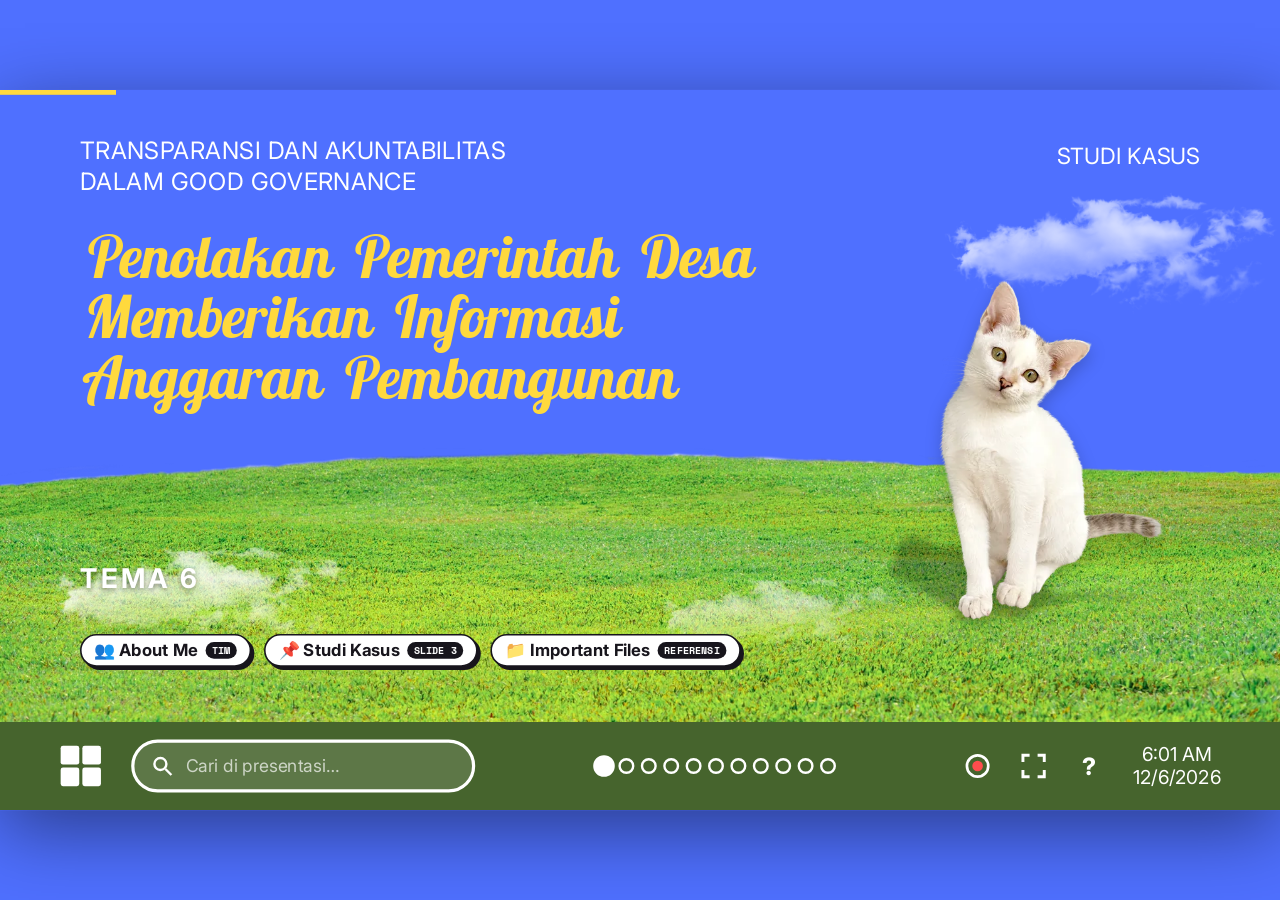
==== task/transparansi/index.html @ a2484023 "Add Task section: interactive Transparansi & Akuntabilitas presentation Co-Authored-By: Claude Sonne" ====
<!doctype html>
<html lang="id"><head><meta charset="utf-8"><meta name="viewport" content="width=device-width,initial-scale=1">
<title>Transparansi dan Akuntabilitas dalam Good Governance — Team 6</title>
<meta name="description" content="Presentasi interaktif Kelompok 6: Transparansi dan Akuntabilitas dalam Good Governance. Studi kasus penolakan pemerintah desa memberikan informasi anggaran.">
<link rel="icon" href="../../assets/favicon-32.png"><link rel="stylesheet" href="../assets/present.css?v=1"></head>
<body>
<div id="rot">Putar perangkat ke mode landscape untuk presentasi 📱↻</div>
<div id="stage">
 <div id="bar"></div>
 <button class="arrow" id="prev" aria-label="Sebelumnya">‹</button><button class="arrow" id="next" aria-label="Berikutnya">›</button>
 <div id="winlayer"></div>
 <div id="menu"><h2>Semua Slide</h2><div class="grid"></div></div>
 <div id="help"><h2>Pintasan</h2><dl><dt>← → / Spasi</dt><dd>Slide sebelumnya / berikutnya (atau geser di layar sentuh)</dd><dt>1–9, 0</dt><dd>Lompat ke slide 1–9, 10</dd><dt>O</dt><dd>Daftar semua slide</dd><dt>/</dt><dd>Cari isi presentasi</dd><dt>F</dt><dd>Layar penuh</dd><dt>L</dt><dd>Laser pointer</dd><dt>Esc</dt><dd>Tutup jendela</dd></dl></div>
 <div id="searchres"></div><div id="toast"></div><div id="fx"></div><div id="laser"></div>
 <div id="tb">
  <button class="tbb" id="startbtn" aria-label="Daftar slide" title="Daftar slide (O)"><svg width="62" height="62" viewBox="0 0 64 64"><g fill="#fff"><rect x="6" y="6" width="24" height="24" rx="3"/><rect x="34" y="6" width="24" height="24" rx="3"/><rect x="6" y="34" width="24" height="24" rx="3"/><rect x="34" y="34" width="24" height="24" rx="3"/></g></svg></button>
  <label id="search"><svg width="30" height="30" viewBox="0 0 24 24" fill="none" stroke="#fff" stroke-width="2.4"><circle cx="10" cy="10" r="6"/><path d="M15 15l6 6"/></svg><input id="q" placeholder="Cari di presentasi…" autocomplete="off" aria-label="Cari"></label>
  <div id="dots"></div>
  <div class="tray">
   <button class="tbb" id="laserbtn" title="Laser (L)" aria-label="Laser"><svg width="40" height="40" viewBox="0 0 24 24" fill="none" stroke="#fff" stroke-width="2"><circle cx="12" cy="12" r="3" fill="#ff4d4d" stroke="#ff4d4d"/><circle cx="12" cy="12" r="8"/></svg></button>
   <button class="tbb" id="fsbtn" title="Layar penuh (F)" aria-label="Layar penuh"><svg width="40" height="40" viewBox="0 0 24 24" fill="none" stroke="#fff" stroke-width="2.2"><path d="M4 9V4h5M20 9V4h-5M4 15v5h5M20 15v5h-5"/></svg></button>
   <button class="tbb" id="helpbtn" title="Pintasan (?)" aria-label="Bantuan" style="font:800 30px Inter;color:#fff;width:52px;height:52px">?</button>
   <div id="clock"></div>
  </div>
 </div>
</div>
<script src="../assets/present.js?v=2"></script>
</body></html>
---- task/assets/present.css ----
@import url('https://fonts.googleapis.com/css2?family=Inter:wght@400;500;600;700;800&family=Lobster+Two:ital,wght@1,700&family=Space+Mono:wght@400;700&display=swap');
:root{--blue:#4F70FF;--yel:#FFD93D;--yel2:#FFE68A;--lime:#C4F26A;--sky:#8FD8F8;--pink:#FFC4C4;--lilac:#D4BAFF;--tan:#E3C79C;--navy:#2B44C9;--ink:#17151C;--script:'Lobster Two','Pacifico',cursive}
*{box-sizing:border-box}
html,body{margin:0;height:100%;overflow:hidden;background:var(--bg,#4F70FF);transition:background .8s;font-family:Inter,system-ui,sans-serif;color:var(--ink);-webkit-tap-highlight-color:transparent}
button{font:inherit;color:inherit;cursor:pointer}
#stage{position:fixed;left:50%;top:50%;width:1600px;height:900px;transform-origin:center;overflow:hidden;background:var(--bg);box-shadow:0 24px 90px #0007;perspective:2200px;user-select:none;-webkit-user-select:none}
.slide{position:absolute;inset:0;display:none;overflow:hidden;background:var(--bgs);color:var(--t);backface-visibility:hidden}
.slide.cur{display:block}
.s1{--bgs:#4F70FF;--t:#fff;--hdc:#fff;--ttl:#FFD93D}
.s2{--bgs:#FFE68A;--t:#17151C;--hdc:#2B44C9;--ttl:#fff}
.s3{--bgs:#4F70FF;--t:#fff;--hdc:#fff;--ttl:#FFD93D}
.s4{--bgs:#C4F26A;--t:#17151C;--hdc:#6B7F2E;--ttl:#4F70FF}
.s5{--bgs:#FFD93D;--t:#17151C;--hdc:#2B44C9;--ttl:#2B44C9}
.s6{--bgs:#FFE68A;--t:#17151C;--hdc:#2B44C9;--ttl:#2B44C9}
.s7{--bgs:#8FD8F8;--t:#17151C;--hdc:#2B44C9;--ttl:#2B44C9}
.s8{--bgs:#FFC4C4;--t:#17151C;--hdc:#2B44C9;--ttl:#2B44C9}
.s9{--bgs:#D4BAFF;--t:#17151C;--hdc:#fff;--ttl:#FFE68A}
.s10{--bgs:#E3C79C;--t:#17151C;--hdc:#fff;--ttl:#FFE68A}
.s11{--bgs:#4F70FF;--t:#fff;--hdc:#fff;--ttl:#FFD93D}
.hd{position:absolute;left:100px;top:56px;font-size:24px;line-height:1.3;letter-spacing:.02em;color:var(--hdc);text-transform:uppercase;z-index:5}
.tm{position:absolute;right:100px;top:66px;font-size:28px;color:var(--hdc);z-index:5;text-transform:uppercase}
.ttl{font-family:var(--script);font-style:italic;font-weight:700;color:var(--ttl);line-height:1.02;position:absolute;margin:0;z-index:4;letter-spacing:-.01em}
.ttl .w{display:inline-block;overflow:visible;padding:0 .08em}
.ttl .w>i{display:inline-block;font-style:inherit}
.abs{position:absolute}
.cat{position:absolute;z-index:3;cursor:pointer;filter:drop-shadow(0 8px 10px #0003);-webkit-user-drag:none}
.cat.float{animation:bob 4.2s ease-in-out infinite}
@keyframes bob{50%{transform:translateY(-12px) rotate(1.2deg)}}
.cloud{position:absolute;z-index:1;opacity:.95;-webkit-user-drag:none}
@keyframes drift{from{transform:translateX(-120px)}to{transform:translateX(120px)}}
.drift{animation:drift 18s ease-in-out infinite alternate}
.body{position:absolute;z-index:4;font-size:23px;line-height:1.55}
.body p{margin:0 0 14px}
.just{text-align:justify;hyphens:auto}
/* entrance animation */
[data-a]{opacity:0}
.play [data-a]{animation-duration:.8s;animation-fill-mode:both;animation-timing-function:cubic-bezier(.2,.9,.25,1.15);animation-delay:calc(var(--d,0) * 1ms)}
.play [data-a=rise]{animation-name:rise}.play [data-a=pop]{animation-name:pop}.play [data-a=left]{animation-name:inl}.play [data-a=right]{animation-name:inr}.play [data-a=fade]{animation-name:fadein}.play [data-a=drop]{animation-name:drop}
@keyframes rise{from{opacity:0;transform:translateY(46px)}to{opacity:1;transform:none}}
@keyframes pop{0%{opacity:0;transform:scale(.2) rotate(-12deg)}70%{opacity:1;transform:scale(1.1) rotate(3deg)}100%{opacity:1;transform:none}}
@keyframes inl{from{opacity:0;transform:translateX(-120px)}to{opacity:1;transform:none}}
@keyframes inr{from{opacity:0;transform:translateX(120px)}to{opacity:1;transform:none}}
@keyframes fadein{from{opacity:0}to{opacity:1}}
@keyframes drop{from{opacity:0;transform:translateY(-70px)}60%{transform:translateY(8px)}to{opacity:1;transform:none}}
.ttl .w>i{opacity:0}
.play .ttl .w>i{animation:wordin .9s cubic-bezier(.2,.9,.25,1.2) both;animation-delay:calc(var(--d,0) * 1ms + var(--i) * 90ms)}
@keyframes wordin{from{opacity:0;transform:translateY(.7em) rotate(8deg) scale(.7)}to{opacity:1;transform:none}}
/* chips (klik) */
.chip{display:inline-flex;align-items:center;gap:10px;border:2px solid var(--ink);background:#fff;color:var(--ink);padding:6px 16px;border-radius:999px;font-weight:700;font-size:21px;box-shadow:4px 4px 0 var(--ink);transition:transform .15s,box-shadow .15s,background .2s;position:relative}
.chip:hover,.chip:focus-visible{transform:translate(-2px,-2px);box-shadow:6px 6px 0 var(--ink);background:var(--yel);outline:none}
.chip:active{transform:translate(2px,2px);box-shadow:1px 1px 0 var(--ink)}
.chip small{font:700 12px 'Space Mono',monospace;letter-spacing:.06em;background:var(--ink);color:#fff;border-radius:999px;padding:2px 8px}
.cta{position:absolute;z-index:8;right:80px;bottom:128px;display:inline-flex;align-items:center;gap:10px;border:3px solid var(--ink);background:var(--yel);color:var(--ink);padding:12px 22px;border-radius:999px;font-weight:800;font-size:22px;box-shadow:6px 6px 0 var(--ink);animation:pulse 2.4s ease-in-out infinite}
.cta:hover{background:#fff}
@keyframes pulse{50%{transform:scale(1.05) rotate(-1deg)}}
.s1 .cta,.s3 .cta,.s11 .cta{background:var(--yel)}
.num{display:inline-grid;place-items:center;width:38px;height:38px;border-radius:50%;background:#cdd3e8;font-family:var(--script);font-style:italic;font-weight:700;font-size:26px;color:var(--ink);flex:none}
.stepl{list-style:none;margin:0;padding:0;display:grid;gap:8px}
.stepl li{display:flex;gap:14px;align-items:flex-start;font-weight:700;font-size:24px;line-height:1.3}
.stepl li .num{margin-top:-2px}
/* taskbar */
#tb{position:absolute;left:0;right:0;bottom:0;height:110px;background:var(--tb,#46642d);z-index:60;display:flex;align-items:center;padding:0 64px;gap:26px;color:#fff;transition:background .8s}
#tb svg{display:block}
.tbb{background:none;border:0;padding:6px;border-radius:12px;display:grid;place-items:center;transition:background .2s,transform .2s}
.tbb:hover,.tbb:focus-visible{background:#ffffff33;transform:scale(1.08);outline:none}
#search{display:flex;align-items:center;gap:12px;width:430px;height:66px;border:4px solid #fff;border-radius:40px;padding:0 20px;background:#ffffff1f}
#search input{flex:1;min-width:0;background:none;border:0;outline:0;color:#fff;font-size:22px;font-family:inherit}
#search input::placeholder{color:#ffffffb0}
#dots{flex:1;display:flex;gap:8px;align-items:center;justify-content:center}
#dots button{width:20px;height:20px;border-radius:50%;border:3px solid #fff;background:transparent;padding:0;transition:all .25s}
#dots button.on{background:#fff;transform:scale(1.35)}
#dots button:hover{background:#ffffffaa}
.tray{display:flex;align-items:center;gap:18px}
#clock{text-align:center;font-size:24px;line-height:1.15;min-width:130px}
#searchres{position:absolute;left:64px;bottom:128px;width:560px;max-height:430px;overflow:auto;background:#fff;color:var(--ink);border:3px solid var(--ink);box-shadow:8px 8px 0 var(--ink);border-radius:18px;z-index:70;padding:8px;display:none}
#searchres.show{display:block}
#searchres button{display:block;width:100%;text-align:left;border:0;background:none;padding:10px 14px;border-radius:10px;font-size:19px}
#searchres button:hover,#searchres button.sel{background:var(--yel2)}
#searchres b{font-weight:800}#searchres small{display:block;color:#555;font-size:15px;margin-top:2px}
#searchres .none{padding:14px;font-size:18px;color:#555}
mark{background:var(--yel);padding:0 2px;border-radius:3px}
/* nav arrows */
.arrow{position:absolute;top:calc(50% - 80px);width:80px;height:80px;border-radius:50%;border:3px solid var(--ink);background:#fff;z-index:55;font-size:34px;display:grid;place-items:center;opacity:0;transition:opacity .25s,transform .2s;box-shadow:4px 4px 0 var(--ink)}
#stage:hover .arrow{opacity:.85}
.arrow:hover{opacity:1!important;transform:scale(1.1)}
#prev{left:26px}#next{right:26px}
.arrow[disabled]{display:none}
#bar{position:absolute;left:0;top:0;height:6px;background:var(--yel);z-index:80;transition:width .5s}
/* start menu */
#menu{position:absolute;inset:0 0 110px 0;z-index:65;background:#0b0b1ccc;backdrop-filter:blur(6px);display:none;padding:56px 90px;overflow:auto}
#menu.show{display:block;animation:fadein .25s both}
#menu h2{font-family:var(--script);font-style:italic;color:var(--yel);font-size:60px;margin:0 0 22px}
#menu .grid{display:grid;grid-template-columns:repeat(4,1fr);gap:20px}
.tile{border:3px solid var(--ink);border-radius:20px;padding:16px 18px;min-height:150px;text-align:left;box-shadow:6px 6px 0 var(--ink);background:var(--c);color:var(--ink);transition:transform .15s,box-shadow .15s;display:flex;flex-direction:column;justify-content:space-between}
.tile:hover,.tile:focus-visible{transform:translate(-3px,-3px) rotate(-1deg);box-shadow:9px 9px 0 var(--ink);outline:none}
.tile .n{font:700 15px 'Space Mono',monospace;letter-spacing:.08em}
.tile b{font-size:22px;line-height:1.15}
.tile.cur{outline:4px solid var(--yel);outline-offset:3px}
/* windows */
#winlayer{position:absolute;inset:0 0 110px 0;z-index:40;pointer-events:none}
#winlayer.has{background:#10102040;pointer-events:auto}
.win{position:absolute;background:#fff;border:3px solid var(--ink);border-radius:16px;box-shadow:12px 12px 0 var(--ink);overflow:hidden;display:flex;flex-direction:column;pointer-events:auto;animation:winin .45s cubic-bezier(.2,1.2,.3,1) both;color:var(--ink);font-size:20px;line-height:1.5}
.win.closing{animation:winout .22s ease-in both}
@keyframes winin{from{opacity:0;transform:scale(.82) translateY(40px)}to{opacity:1;transform:none}}
@keyframes winout{to{opacity:0;transform:scale(.9) translateY(24px)}}
.win-bar{display:flex;align-items:center;gap:12px;padding:10px 14px;background:var(--wc,var(--yel));border-bottom:3px solid var(--ink);cursor:grab;touch-action:none}
.win-bar:active{cursor:grabbing}
.win-ttl{flex:1;font:700 17px 'Space Mono',monospace;letter-spacing:.06em;text-transform:uppercase;white-space:nowrap;overflow:hidden;text-overflow:ellipsis}
.win-x{width:34px;height:34px;border:2px solid var(--ink);background:#fff;border-radius:8px;font-weight:800;font-size:17px;line-height:1;padding:0}
.win-x:hover{background:#FF5E6C;color:#fff}
.win-tabs{display:flex;gap:8px;padding:12px 16px 0;background:#f6f3ea;border-bottom:3px solid var(--ink);flex-wrap:wrap}
.win-tabs button{border:2px solid var(--ink);border-bottom:0;background:#e9e4d6;padding:8px 18px;border-radius:12px 12px 0 0;font-weight:700;font-size:18px;margin-bottom:-3px}
.win-tabs button.on{background:#fff;padding-bottom:11px}
.win-body{flex:1;overflow:auto;padding:22px 26px;position:relative}
.win-body::-webkit-scrollbar{width:10px}.win-body::-webkit-scrollbar-thumb{background:#bbb;border-radius:8px}
.note{font:12px 'Space Mono',monospace;letter-spacing:.04em;color:#6b6b78;margin-top:14px}
.split{display:grid;grid-template-columns:340px 1fr;gap:24px;height:100%}
.list{display:flex;flex-direction:column;gap:10px}
.list button{display:flex;align-items:center;gap:12px;text-align:left;border:2px solid var(--ink);background:#fff;padding:10px 14px;border-radius:14px;font-weight:700;font-size:19px;line-height:1.2;box-shadow:3px 3px 0 var(--ink);transition:.15s}
.list button:hover{transform:translate(-2px,-2px);box-shadow:5px 5px 0 var(--ink)}
.list button.on{background:var(--yel);transform:translate(2px,2px);box-shadow:1px 1px 0 var(--ink)}
.list button .ic{font-size:26px;flex:none;width:34px;text-align:center}
.detail{border:3px solid var(--ink);border-radius:18px;padding:22px 26px;background:var(--dbg,#fff8d6);position:relative;animation:fadein .35s both}
.detail h3{font-family:var(--script);font-style:italic;font-size:44px;margin:0 0 8px;color:var(--navy);line-height:1.05}
.detail p{margin:0 0 12px;font-size:21px}
.detail .case{border-left:6px solid var(--pink);background:#fff;border-radius:0 12px 12px 0;padding:10px 16px;font-size:19px;margin-top:14px}
.detail .case b{display:block;font:700 12px 'Space Mono',monospace;letter-spacing:.08em;color:#c0394b;margin-bottom:2px}
.detail .go{margin-top:12px}
.pill{display:inline-block;border:2px solid var(--ink);border-radius:999px;padding:3px 12px;font:700 13px 'Space Mono',monospace;letter-spacing:.05em;background:var(--lime);margin:0 6px 6px 0}
.jump{border:2px solid var(--ink);background:var(--sky);border-radius:999px;padding:5px 14px;font-weight:700;font-size:16px;margin:4px 6px 0 0}
.jump:hover{background:var(--yel)}
@media (prefers-reduced-motion:reduce){*{animation-duration:.01ms!important;animation-delay:0ms!important;transition-duration:.01ms!important}}
#rot{display:none;position:fixed;inset:0;z-index:999;background:#4F70FF;color:#fff;place-items:center;text-align:center;padding:30px;font-size:22px}
@media (orientation:portrait) and (max-width:700px){#rot{display:grid}}
#laser{position:absolute;width:26px;height:26px;margin:-13px 0 0 -13px;border-radius:50%;background:radial-gradient(#ff2d2d 25%,#ff2d2d88 55%,transparent 70%);z-index:200;pointer-events:none;display:none;box-shadow:0 0 22px 8px #ff2d2d77}
.laser #laser{display:block}.laser #stage{cursor:none}.laser #stage *{cursor:none!important}
#help{position:absolute;inset:0 0 110px;z-index:90;background:#0b0b1ce6;color:#fff;display:none;padding:70px 140px;font-size:22px}
#help.show{display:block}
#help h2{font-family:var(--script);font-style:italic;color:var(--yel);font-size:60px;margin:0 0 20px}
#help dl{display:grid;grid-template-columns:260px 1fr;gap:12px 20px;margin:0}
#help dt{font:700 20px 'Space Mono',monospace;color:var(--yel)}#help dd{margin:0}
#toast{position:absolute;left:50%;bottom:140px;transform:translateX(-50%);background:var(--ink);color:#fff;padding:10px 22px;border-radius:999px;z-index:300;font-weight:600;font-size:20px;opacity:0;pointer-events:none;transition:opacity .3s}
#toast.show{opacity:1}
#fx{position:absolute;inset:0;z-index:150;pointer-events:none}
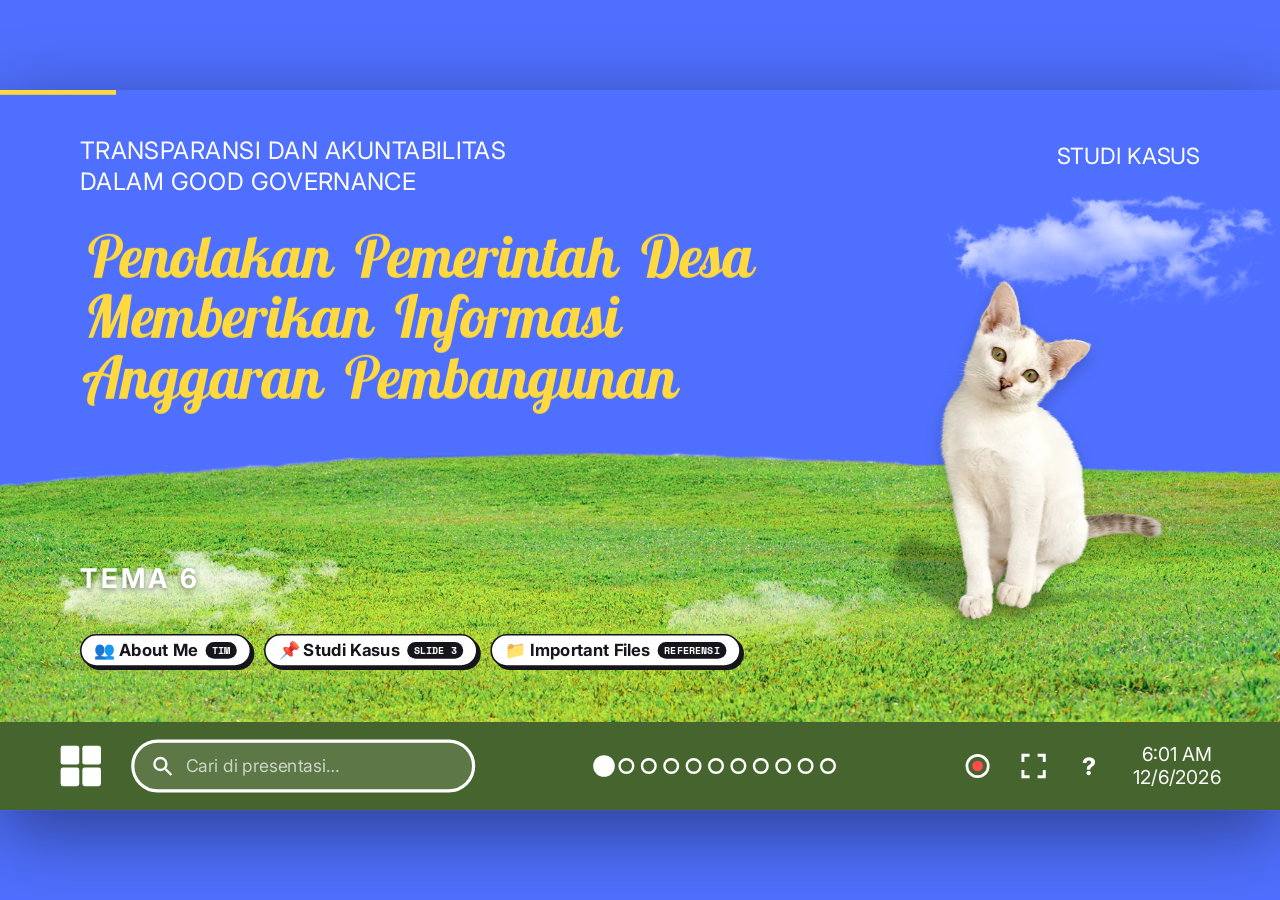
==== commit ef77404f: "Task: correct member names, smooth cat float, add footage polaroids Co-Authored-By: Claude Sonnet 5." ====
--- a/task/transparansi/index.html
+++ b/task/transparansi/index.html
@@ -2,7 +2,7 @@
 <html lang="id"><head><meta charset="utf-8"><meta name="viewport" content="width=device-width,initial-scale=1">
 <title>Transparansi dan Akuntabilitas dalam Good Governance — Team 6</title>
 <meta name="description" content="Presentasi interaktif Kelompok 6: Transparansi dan Akuntabilitas dalam Good Governance. Studi kasus penolakan pemerintah desa memberikan informasi anggaran.">
-<link rel="icon" href="../../assets/favicon-32.png"><link rel="stylesheet" href="../assets/present.css?v=1"></head>
+<link rel="icon" href="../../assets/favicon-32.png"><link rel="stylesheet" href="../assets/present.css?v=3"></head>
 <body>
 <div id="rot">Putar perangkat ke mode landscape untuk presentasi 📱↻</div>
 <div id="stage">
@@ -24,5 +24,5 @@
   </div>
  </div>
 </div>
-<script src="../assets/present.js?v=2"></script>
+<script src="../assets/present.js?v=4"></script>
 </body></html>
--- a/task/assets/present.css
+++ b/task/assets/present.css
@@ -24,8 +24,14 @@
 .ttl .w>i{display:inline-block;font-style:inherit}
 .abs{position:absolute}
 .cat{position:absolute;z-index:3;cursor:pointer;filter:drop-shadow(0 8px 10px #0003);-webkit-user-drag:none}
-.cat.float{animation:bob 4.2s ease-in-out infinite}
-@keyframes bob{50%{transform:translateY(-12px) rotate(1.2deg)}}
+.cat-i{display:block;max-width:none;filter:drop-shadow(0 8px 10px #0003);will-change:transform;backface-visibility:hidden}
+.cat-i.float{animation:bob 7s cubic-bezier(.45,0,.55,1) infinite}
+@keyframes bob{0%,100%{transform:translate3d(0,0,0)}50%{transform:translate3d(0,-14px,0)}}
+.cat-w{position:absolute;z-index:3;cursor:pointer}
+.foot{position:absolute;margin:0;z-index:4;background:#fff;padding:8px 8px 6px;border:3px solid #17151C;box-shadow:6px 6px 0 #17151C;transform:rotate(-3deg);width:220px;color:#17151C;transition:transform .3s}
+.foot:hover{transform:rotate(0) scale(1.12);z-index:30}
+.foot img{display:block;width:100%;aspect-ratio:4/3;object-fit:cover;background:#ddd}
+.foot figcaption{font:600 13px Inter;text-align:center;margin-top:6px;line-height:1.2}
 .cloud{position:absolute;z-index:1;opacity:.95;-webkit-user-drag:none}
 @keyframes drift{from{transform:translateX(-120px)}to{transform:translateX(120px)}}
 .drift{animation:drift 18s ease-in-out infinite alternate}
@@ -142,3 +148,5 @@
 #toast{position:absolute;left:50%;bottom:140px;transform:translateX(-50%);background:var(--ink);color:#fff;padding:10px 22px;border-radius:999px;z-index:300;font-weight:600;font-size:20px;opacity:0;pointer-events:none;transition:opacity .3s}
 #toast.show{opacity:1}
 #fx{position:absolute;inset:0;z-index:150;pointer-events:none}
+
+.play .foot[data-a]{opacity:1;animation-fill-mode:backwards}
